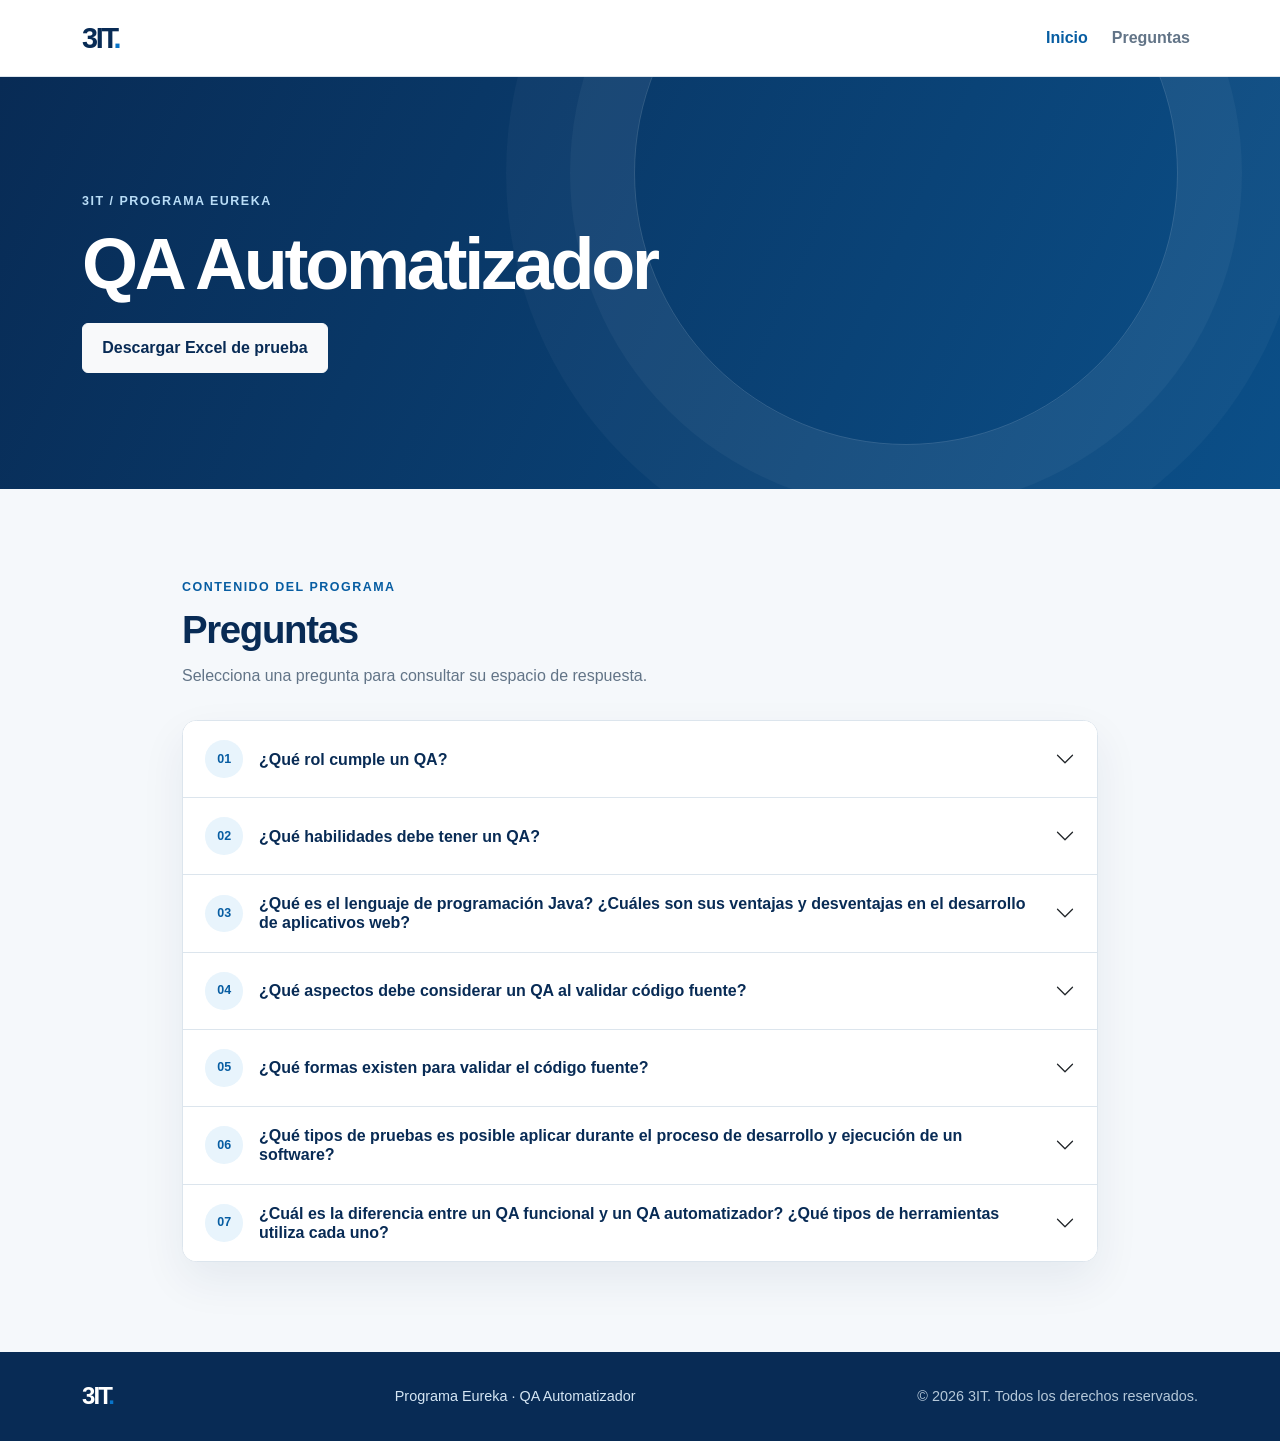
==== index.html @ 5c685cea "Add QA exercise website Co-authored-by: Copilot <223556219+Copilot@users.noreply.github.com>" ====
<!doctype html>
<html lang="es">
<head>
  <meta charset="utf-8">
  <meta name="viewport" content="width=device-width, initial-scale=1">
  <meta name="description" content="Menú de preguntas del programa Eureka de QA Automatizador de 3IT.">
  <title>Programa Eureka | 3IT</title>
  <link href="https://cdn.jsdelivr.net/npm/bootstrap@5.3.3/dist/css/bootstrap.min.css" rel="stylesheet">
  <link rel="stylesheet" href="css/styles.css">
  <script src="js/main.js" defer></script>
</head>
<body>
  <header class="site-header">
    <nav class="navbar navbar-expand-lg" aria-label="Navegación principal">
      <div class="container">
        <a class="navbar-brand brand-mark" href="index.html" aria-label="3IT, ir al inicio">3IT<span class="brand-period">.</span></a>
        <button class="navbar-toggler" type="button" data-bs-toggle="collapse" data-bs-target="#mainNavigation" aria-controls="mainNavigation" aria-expanded="false" aria-label="Abrir navegación">
          <span class="navbar-toggler-icon"></span>
        </button>
        <div class="collapse navbar-collapse" id="mainNavigation">
          <ul class="navbar-nav ms-auto">
            <li class="nav-item"><a class="nav-link active" aria-current="page" href="index.html">Inicio</a></li>
            <li class="nav-item"><a class="nav-link" href="#preguntas">Preguntas</a></li>
          </ul>
        </div>
      </div>
    </nav>
  </header>

  <main>
    <section class="hero-section">
      <div class="container hero-content">
        <p class="eyebrow">3IT <span aria-hidden="true">/</span> Programa Eureka</p>
        <h1>QA Automatizador</h1>
        <a class="btn btn-light hero-button" href="data/datos_prueba.xlsx" download>Descargar Excel de prueba</a>
      </div>
      <div class="hero-accent" aria-hidden="true"></div>
    </section>

    <section class="content-section" id="preguntas" aria-labelledby="questions-heading">
      <div class="container content-container">
        <div class="section-heading">
          <p class="eyebrow">Contenido del programa</p>
          <h2 id="questions-heading">Preguntas</h2>
          <p>Selecciona una pregunta para consultar su espacio de respuesta.</p>
        </div>

        <div class="accordion question-accordion" id="questionAccordion">
          <article class="accordion-item">
            <h3 class="accordion-header" id="headingQuestion1">
              <button class="accordion-button collapsed" type="button" data-bs-toggle="collapse" data-bs-target="#collapseQuestion1" aria-expanded="false" aria-controls="collapseQuestion1">
                <span class="question-number">01</span>
                <span class="question-title">¿Qué rol cumple un QA?</span>
              </button>
            </h3>
            <div id="collapseQuestion1" class="accordion-collapse collapse" aria-labelledby="headingQuestion1" data-bs-parent="#questionAccordion">
              <div class="accordion-body">
                <p>Espacio dedicado al rol que cumple un QA.</p>
                <a class="btn btn-primary btn-sm" href="pages/pregunta1.html">Ver respuesta</a>
              </div>
            </div>
          </article>

          <article class="accordion-item">
            <h3 class="accordion-header" id="headingQuestion2">
              <button class="accordion-button collapsed" type="button" data-bs-toggle="collapse" data-bs-target="#collapseQuestion2" aria-expanded="false" aria-controls="collapseQuestion2">
                <span class="question-number">02</span>
                <span class="question-title">¿Qué habilidades debe tener un QA?</span>
              </button>
            </h3>
            <div id="collapseQuestion2" class="accordion-collapse collapse" aria-labelledby="headingQuestion2" data-bs-parent="#questionAccordion">
              <div class="accordion-body">
                <p>Espacio para describir las habilidades necesarias para un QA.</p>
                <a class="btn btn-primary btn-sm" href="pages/pregunta2.html">Ver respuesta</a>
              </div>
            </div>
          </article>

          <article class="accordion-item">
            <h3 class="accordion-header" id="headingQuestion3">
              <button class="accordion-button collapsed" type="button" data-bs-toggle="collapse" data-bs-target="#collapseQuestion3" aria-expanded="false" aria-controls="collapseQuestion3">
                <span class="question-number">03</span>
                <span class="question-title">¿Qué es el lenguaje de programación Java? ¿Cuáles son sus ventajas y desventajas en el desarrollo de aplicativos web?</span>
              </button>
            </h3>
            <div id="collapseQuestion3" class="accordion-collapse collapse" aria-labelledby="headingQuestion3" data-bs-parent="#questionAccordion">
              <div class="accordion-body">
                <p>Introducción a Java y análisis de sus ventajas y desventajas en aplicativos web.</p>
                <a class="btn btn-primary btn-sm" href="pages/pregunta3.html">Ver respuesta</a>
              </div>
            </div>
          </article>

          <article class="accordion-item">
            <h3 class="accordion-header" id="headingQuestion4">
              <button class="accordion-button collapsed" type="button" data-bs-toggle="collapse" data-bs-target="#collapseQuestion4" aria-expanded="false" aria-controls="collapseQuestion4">
                <span class="question-number">04</span>
                <span class="question-title">¿Qué aspectos debe considerar un QA al validar código fuente?</span>
              </button>
            </h3>
            <div id="collapseQuestion4" class="accordion-collapse collapse" aria-labelledby="headingQuestion4" data-bs-parent="#questionAccordion">
              <div class="accordion-body">
                <p>Consideraciones para validar código fuente desde QA.</p>
                <a class="btn btn-primary btn-sm" href="pages/pregunta4.html">Ver respuesta</a>
              </div>
            </div>
          </article>

          <article class="accordion-item">
            <h3 class="accordion-header" id="headingQuestion5">
              <button class="accordion-button collapsed" type="button" data-bs-toggle="collapse" data-bs-target="#collapseQuestion5" aria-expanded="false" aria-controls="collapseQuestion5">
                <span class="question-number">05</span>
                <span class="question-title">¿Qué formas existen para validar el código fuente?</span>
              </button>
            </h3>
            <div id="collapseQuestion5" class="accordion-collapse collapse" aria-labelledby="headingQuestion5" data-bs-parent="#questionAccordion">
              <div class="accordion-body">
                <p>Espacio para describir formas de validación del código fuente.</p>
                <a class="btn btn-primary btn-sm" href="pages/pregunta5.html">Ver respuesta</a>
              </div>
            </div>
          </article>

          <article class="accordion-item">
            <h3 class="accordion-header" id="headingQuestion6">
              <button class="accordion-button collapsed" type="button" data-bs-toggle="collapse" data-bs-target="#collapseQuestion6" aria-expanded="false" aria-controls="collapseQuestion6">
                <span class="question-number">06</span>
                <span class="question-title">¿Qué tipos de pruebas es posible aplicar durante el proceso de desarrollo y ejecución de un software?</span>
              </button>
            </h3>
            <div id="collapseQuestion6" class="accordion-collapse collapse" aria-labelledby="headingQuestion6" data-bs-parent="#questionAccordion">
              <div class="accordion-body">
                <p>Espacio para presentar los tipos de pruebas aplicables durante el desarrollo y la ejecución de software.</p>
                <a class="btn btn-primary btn-sm" href="pages/pregunta6.html">Ver respuesta</a>
              </div>
            </div>
          </article>

          <article class="accordion-item">
            <h3 class="accordion-header" id="headingQuestion7">
              <button class="accordion-button collapsed" type="button" data-bs-toggle="collapse" data-bs-target="#collapseQuestion7" aria-expanded="false" aria-controls="collapseQuestion7">
                <span class="question-number">07</span>
                <span class="question-title">¿Cuál es la diferencia entre un QA funcional y un QA automatizador? ¿Qué tipos de herramientas utiliza cada uno?</span>
              </button>
            </h3>
            <div id="collapseQuestion7" class="accordion-collapse collapse" aria-labelledby="headingQuestion7" data-bs-parent="#questionAccordion">
              <div class="accordion-body">
                <p>Espacio para comparar ambos roles y las herramientas que utilizan.</p>
                <a class="btn btn-primary btn-sm" href="pages/pregunta7.html">Ver respuesta</a>
              </div>
            </div>
          </article>

        </div>
      </div>
    </section>
  </main>

  <footer class="site-footer">
    <div class="container footer-content">
      <a class="footer-brand" href="index.html">3IT<span class="brand-period">.</span></a>
      <p>Programa Eureka <span aria-hidden="true">·</span> QA Automatizador</p>
      <p class="footer-copyright">© <span data-current-year></span> 3IT. Todos los derechos reservados.</p>
    </div>
  </footer>

  <script src="https://cdn.jsdelivr.net/npm/bootstrap@5.3.3/dist/js/bootstrap.bundle.min.js" defer></script>
</body>
</html>
---- css/styles.css ----
:root {
  --color-navy: #082b55;
  --color-blue: #0874c9;
  --color-blue-dark: #075da2;
  --color-sky: #e8f4fc;
  --color-text: #1e2d3d;
  --color-muted: #627487;
  --color-border: #dce5ed;
  --color-surface: #ffffff;
  --color-page: #f5f8fb;
  --font-body: "Segoe UI", Arial, sans-serif;
}

html {
  scroll-behavior: smooth;
}

body {
  min-height: 100vh;
  display: flex;
  flex-direction: column;
  background: var(--color-page);
  color: var(--color-text);
  font-family: var(--font-body);
  line-height: 1.6;
}

a {
  color: var(--color-blue-dark);
}

a:focus-visible,
button:focus-visible {
  outline: 3px solid #78c6f4;
  outline-offset: 3px;
}

.site-header {
  position: relative;
  z-index: 2;
  background: var(--color-surface);
  border-bottom: 1px solid var(--color-border);
}

.site-header .navbar {
  min-height: 76px;
}

.brand-mark,
.footer-brand {
  color: var(--color-navy);
  font-size: 1.8rem;
  font-weight: 800;
  letter-spacing: -0.08em;
}

.brand-mark:hover,
.footer-brand:hover {
  color: var(--color-blue);
}

.brand-period {
  color: var(--color-blue);
}

.navbar-nav {
  gap: 0.5rem;
}

.navbar-nav .nav-link {
  padding: 0.55rem 0.85rem;
  color: var(--color-muted);
  font-weight: 600;
}

.navbar-nav .nav-link:hover,
.navbar-nav .nav-link.active {
  color: var(--color-blue-dark);
}

.hero-section {
  position: relative;
  overflow: hidden;
  padding: clamp(4.5rem, 9vw, 7.5rem) 0;
  background: linear-gradient(115deg, var(--color-navy), #0b4f88);
  color: var(--color-surface);
}

.hero-content {
  position: relative;
  z-index: 1;
}

.hero-section .eyebrow {
  color: #b9ddf7;
}

.hero-section h1 {
  max-width: 760px;
  margin: 0 0 1rem;
  font-size: clamp(2.5rem, 6vw, 4.5rem);
  font-weight: 750;
  letter-spacing: -0.045em;
}

.hero-description {
  max-width: 620px;
  margin: 0 0 2rem;
  color: #d4e5f3;
  font-size: 1.15rem;
}

.hero-button {
  padding: 0.75rem 1.2rem;
  color: var(--color-navy);
  font-weight: 700;
}

.hero-button:hover {
  background: var(--color-sky);
  color: var(--color-navy);
}

.hero-accent {
  position: absolute;
  top: -11rem;
  right: 8%;
  width: 34rem;
  height: 34rem;
  border: 1px solid rgb(255 255 255 / 16%);
  border-radius: 50%;
  box-shadow: 0 0 0 4rem rgb(255 255 255 / 4%), 0 0 0 8rem rgb(255 255 255 / 3%);
}

.content-section {
  flex: 1;
  padding: clamp(3.5rem, 7vw, 6rem) 0;
}

.content-container {
  max-width: 940px;
}

.section-heading {
  margin-bottom: 2rem;
}

.eyebrow {
  margin: 0 0 0.55rem;
  color: var(--color-blue-dark);
  font-size: 0.78rem;
  font-weight: 800;
  letter-spacing: 0.12em;
  text-transform: uppercase;
}

.section-heading h2 {
  margin: 0 0 0.6rem;
  color: var(--color-navy);
  font-size: clamp(1.8rem, 4vw, 2.4rem);
  font-weight: 750;
  letter-spacing: -0.035em;
}

.section-heading > p:last-child {
  margin: 0;
  color: var(--color-muted);
}

.question-accordion {
  overflow: hidden;
  border: 1px solid var(--color-border);
  border-radius: 0.9rem;
  background: var(--color-surface);
  box-shadow: 0 18px 45px rgb(8 43 85 / 7%);
}

.question-accordion .accordion-item {
  border: 0;
  border-bottom: 1px solid var(--color-border);
}

.question-accordion .accordion-item:last-child {
  border-bottom: 0;
}

.question-accordion .accordion-button {
  gap: 1rem;
  padding: 1.2rem 1.4rem;
  color: var(--color-navy);
  font-weight: 700;
  box-shadow: none;
}

.question-accordion .accordion-button:not(.collapsed) {
  background: var(--color-sky);
  color: var(--color-navy);
}

.question-accordion .accordion-button::after {
  flex: 0 0 auto;
}

.question-number {
  display: inline-grid;
  width: 2.35rem;
  height: 2.35rem;
  flex: 0 0 2.35rem;
  place-items: center;
  border-radius: 50%;
  background: var(--color-sky);
  color: var(--color-blue-dark);
  font-size: 0.78rem;
  font-weight: 800;
}

.accordion-button:not(.collapsed) .question-number {
  background: var(--color-blue);
  color: var(--color-surface);
}

.question-title {
  flex: 1;
}

.question-accordion .accordion-body {
  padding: 0.1rem 1.4rem 1.35rem 4.75rem;
  color: var(--color-muted);
}

.question-accordion .accordion-body p {
  margin-bottom: 1rem;
}

.btn-primary {
  border-color: var(--color-blue);
  background: var(--color-blue);
}

.btn-primary:hover {
  border-color: var(--color-blue-dark);
  background: var(--color-blue-dark);
}

.btn-outline-primary {
  border-color: var(--color-blue);
  color: var(--color-blue-dark);
}

.btn-outline-primary:hover {
  border-color: var(--color-blue);
  background: var(--color-blue);
}

.plan-accordion-item {
  background: #f8fbfd;
}

.plan-number {
  font-size: 1rem;
}

.site-footer {
  padding: 1.6rem 0;
  background: var(--color-navy);
  color: #d4e5f3;
}

.footer-content {
  display: flex;
  align-items: center;
  justify-content: space-between;
  gap: 1rem 2rem;
}

.footer-brand {
  color: var(--color-surface);
  font-size: 1.5rem;
  text-decoration: none;
}

.footer-content p {
  margin: 0;
  font-size: 0.9rem;
}

.footer-copyright {
  color: #b5c8d9;
}

@media (max-width: 767.98px) {
  .hero-accent {
    right: -15rem;
  }

  .question-accordion .accordion-button {
    gap: 0.75rem;
    padding: 1rem;
    font-size: 0.96rem;
  }

  .question-accordion .accordion-body {
    padding: 0 1rem 1.2rem 4.1rem;
  }

  .footer-content {
    align-items: flex-start;
    flex-direction: column;
    gap: 0.45rem;
  }
}

@media (prefers-reduced-motion: reduce) {
  html {
    scroll-behavior: auto;
  }
}
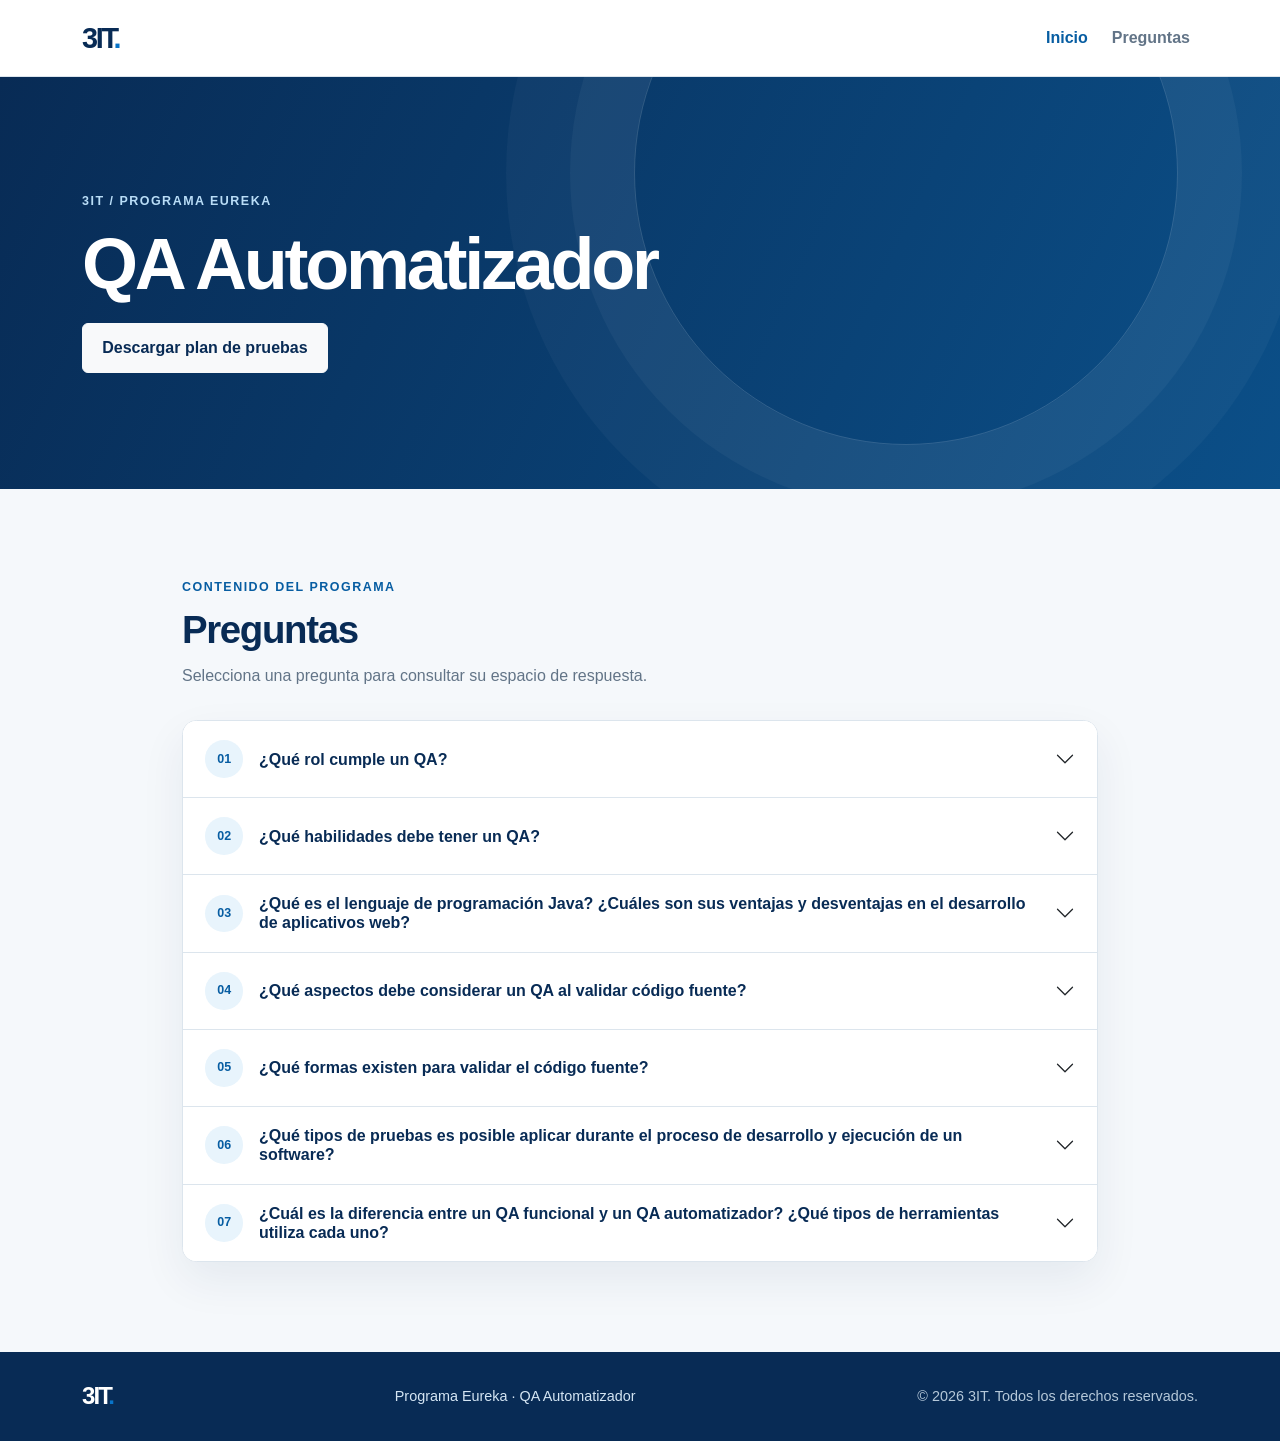
==== commit d782a569: "Add answers and test plan workbook Co-authored-by: Copilot <223556219+Copilot@users.noreply.github.c" ====
--- a/index.html
+++ b/index.html
@@ -32,7 +32,7 @@
       <div class="container hero-content">
         <p class="eyebrow">3IT <span aria-hidden="true">/</span> Programa Eureka</p>
         <h1>QA Automatizador</h1>
-        <a class="btn btn-light hero-button" href="data/datos_prueba.xlsx" download>Descargar Excel de prueba</a>
+        <a class="btn btn-light hero-button" href="data/Plan_de_Pruebas_Oferta-Especificacion_Gherkin.xlsx" download>Descargar plan de pruebas</a>
       </div>
       <div class="hero-accent" aria-hidden="true"></div>
     </section>
--- a/css/styles.css
+++ b/css/styles.css
@@ -260,6 +260,103 @@
   font-size: 1rem;
 }
 
+.question-main {
+  flex: 1;
+  padding: clamp(2rem, 5vw, 3.5rem) 0;
+}
+
+.question-container {
+  max-width: 940px;
+}
+
+.question-container .breadcrumb {
+  margin-bottom: 2rem;
+}
+
+.question-container .breadcrumb-item,
+.question-container .breadcrumb-item a {
+  color: var(--color-muted);
+  font-size: 0.9rem;
+  text-decoration: none;
+}
+
+.question-container .breadcrumb-item a:hover {
+  color: var(--color-blue-dark);
+}
+
+.question-page {
+  margin-bottom: 1.75rem;
+}
+
+.question-page h1 {
+  margin: 0 0 1.75rem;
+  color: var(--color-navy);
+  font-size: clamp(1.8rem, 4vw, 2.65rem);
+  font-weight: 750;
+  letter-spacing: -0.035em;
+  line-height: 1.2;
+}
+
+.answer-panel {
+  padding: clamp(1.25rem, 4vw, 2.25rem);
+  border: 1px solid var(--color-border);
+  border-radius: 0.9rem;
+  background: var(--color-surface);
+  box-shadow: 0 18px 45px rgb(8 43 85 / 6%);
+}
+
+.answer-panel-heading {
+  display: flex;
+  align-items: center;
+  gap: 0.75rem;
+  margin-bottom: 1.25rem;
+  padding-bottom: 1rem;
+  border-bottom: 1px solid var(--color-border);
+}
+
+.answer-panel-heading h2 {
+  margin: 0;
+  color: var(--color-navy);
+  font-size: 1.25rem;
+  font-weight: 700;
+}
+
+.answer-indicator {
+  width: 0.6rem;
+  height: 0.6rem;
+  border-radius: 50%;
+  background: var(--color-blue);
+}
+
+.answer-content p:last-child,
+.answer-content ul:last-child {
+  margin-bottom: 0;
+}
+
+.answer-content h3 {
+  margin: 1.5rem 0 0.65rem;
+  color: var(--color-navy);
+  font-size: 1.1rem;
+  font-weight: 700;
+}
+
+.answer-content ul {
+  padding-left: 1.25rem;
+}
+
+.answer-content li {
+  margin-bottom: 0.45rem;
+  padding-left: 0.2rem;
+}
+
+.answer-content li::marker {
+  color: var(--color-blue);
+}
+
+.back-button {
+  font-weight: 600;
+}
+
 .site-footer {
   padding: 1.6rem 0;
   background: var(--color-navy);
